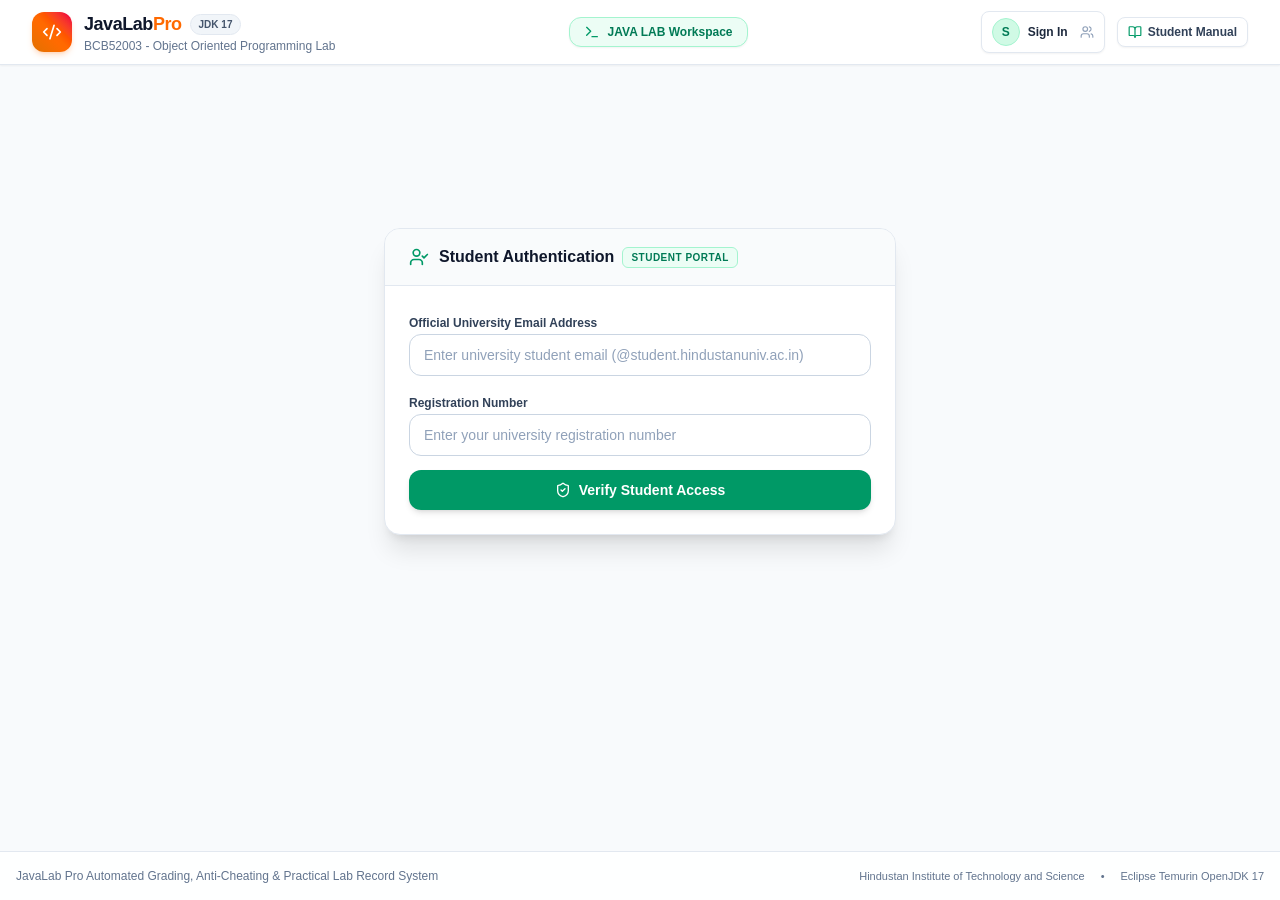
==== docs/index.html @ 770e441f "feat: add deployment configuration and project structure - Add GitHub Actions workflow for static si" ====
<!doctype html>
<html lang="en">
  <head>
    <meta charset="UTF-8" />
    <meta name="viewport" content="width=device-width, initial-scale=1.0" />
    <title>JavaLabPro - BCB52003 Object Oriented Programming Lab</title>
    <meta name="description" content="JavaLabPro platform for BCB52003 Object Oriented Programming Lab, JDK 17 with Automated Grading, Proctoring, and Practical Lab Record Generator." />
    <meta property="og:title" content="JavaLabPro - BCB52003 Object Oriented Programming Lab" />
    <meta property="og:description" content="JavaLabPro platform for BCB52003 Object Oriented Programming Lab, JDK 17 with Automated Grading, Proctoring, and Practical Lab Record Generator." />
    <meta property="og:type" content="website" />
    <meta name="twitter:card" content="summary_large_image" />
    <!-- Google Fonts for Formal Academic Print Document -->
    <link rel="preconnect" href="https://fonts.googleapis.com">
    <link rel="preconnect" href="https://fonts.gstatic.com" crossorigin>
    <link href="https://fonts.googleapis.com/css2?family=Inter:wght@400;500;600;700;800;900&family=JetBrains+Mono:wght@400;500;600&display=swap" rel="stylesheet">
    <script type="module" crossorigin src="./assets/index-DwTb46Oo.js"></script>
    <link rel="stylesheet" crossorigin href="./assets/index-DGX4PTlK.css">
  </head>
  <body>
    <div id="root"></div>
  </body>
</html>
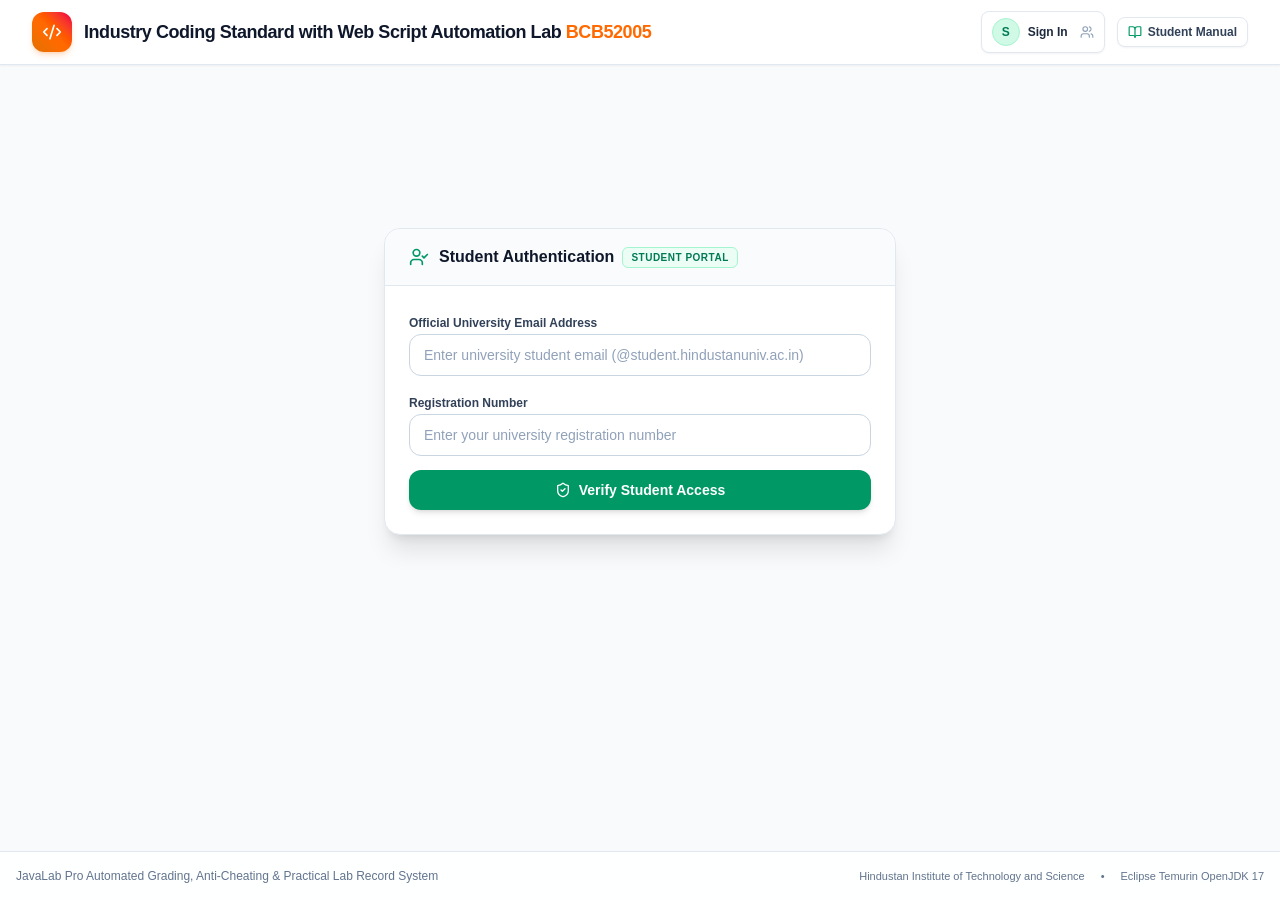
==== commit 5d64dc21: "docs: update branding and streamline header UI Rebrand the project to "Industry Coding Standard & St" ====
--- a/docs/index.html
+++ b/docs/index.html
@@ -3,18 +3,18 @@
   <head>
     <meta charset="UTF-8" />
     <meta name="viewport" content="width=device-width, initial-scale=1.0" />
-    <title>JavaLabPro - BCB52003 Object Oriented Programming Lab</title>
-    <meta name="description" content="JavaLabPro platform for BCB52003 Object Oriented Programming Lab, JDK 17 with Automated Grading, Proctoring, and Practical Lab Record Generator." />
-    <meta property="og:title" content="JavaLabPro - BCB52003 Object Oriented Programming Lab" />
-    <meta property="og:description" content="JavaLabPro platform for BCB52003 Object Oriented Programming Lab, JDK 17 with Automated Grading, Proctoring, and Practical Lab Record Generator." />
+    <title>JavaLabPro - Industry Coding Standard &amp; Static Analysis Lab (Part 1)</title>
+    <meta name="description" content="JavaLabPro Part 1 Lab environment for Industry Coding Standard with Web Script Automation: Java Style Linting, Refactoring, Static Code Analysis Report, Peer Code Review Checklist, and Automated Grading." />
+    <meta property="og:title" content="JavaLabPro - Industry Coding Standard &amp; Static Analysis Lab (Part 1)" />
+    <meta property="og:description" content="JavaLabPro Part 1 Lab environment for Industry Coding Standard with Web Script Automation: Java Style Linting, Refactoring, Static Code Analysis Report, Peer Code Review Checklist, and Automated Grading." />
     <meta property="og:type" content="website" />
     <meta name="twitter:card" content="summary_large_image" />
     <!-- Google Fonts for Formal Academic Print Document -->
     <link rel="preconnect" href="https://fonts.googleapis.com">
     <link rel="preconnect" href="https://fonts.gstatic.com" crossorigin>
     <link href="https://fonts.googleapis.com/css2?family=Inter:wght@400;500;600;700;800;900&family=JetBrains+Mono:wght@400;500;600&display=swap" rel="stylesheet">
-    <script type="module" crossorigin src="./assets/index-DwTb46Oo.js"></script>
-    <link rel="stylesheet" crossorigin href="./assets/index-DGX4PTlK.css">
+    <script type="module" crossorigin src="./assets/index-BwXlkKg1.js"></script>
+    <link rel="stylesheet" crossorigin href="./assets/index-CcjxC3EY.css">
   </head>
   <body>
     <div id="root"></div>
